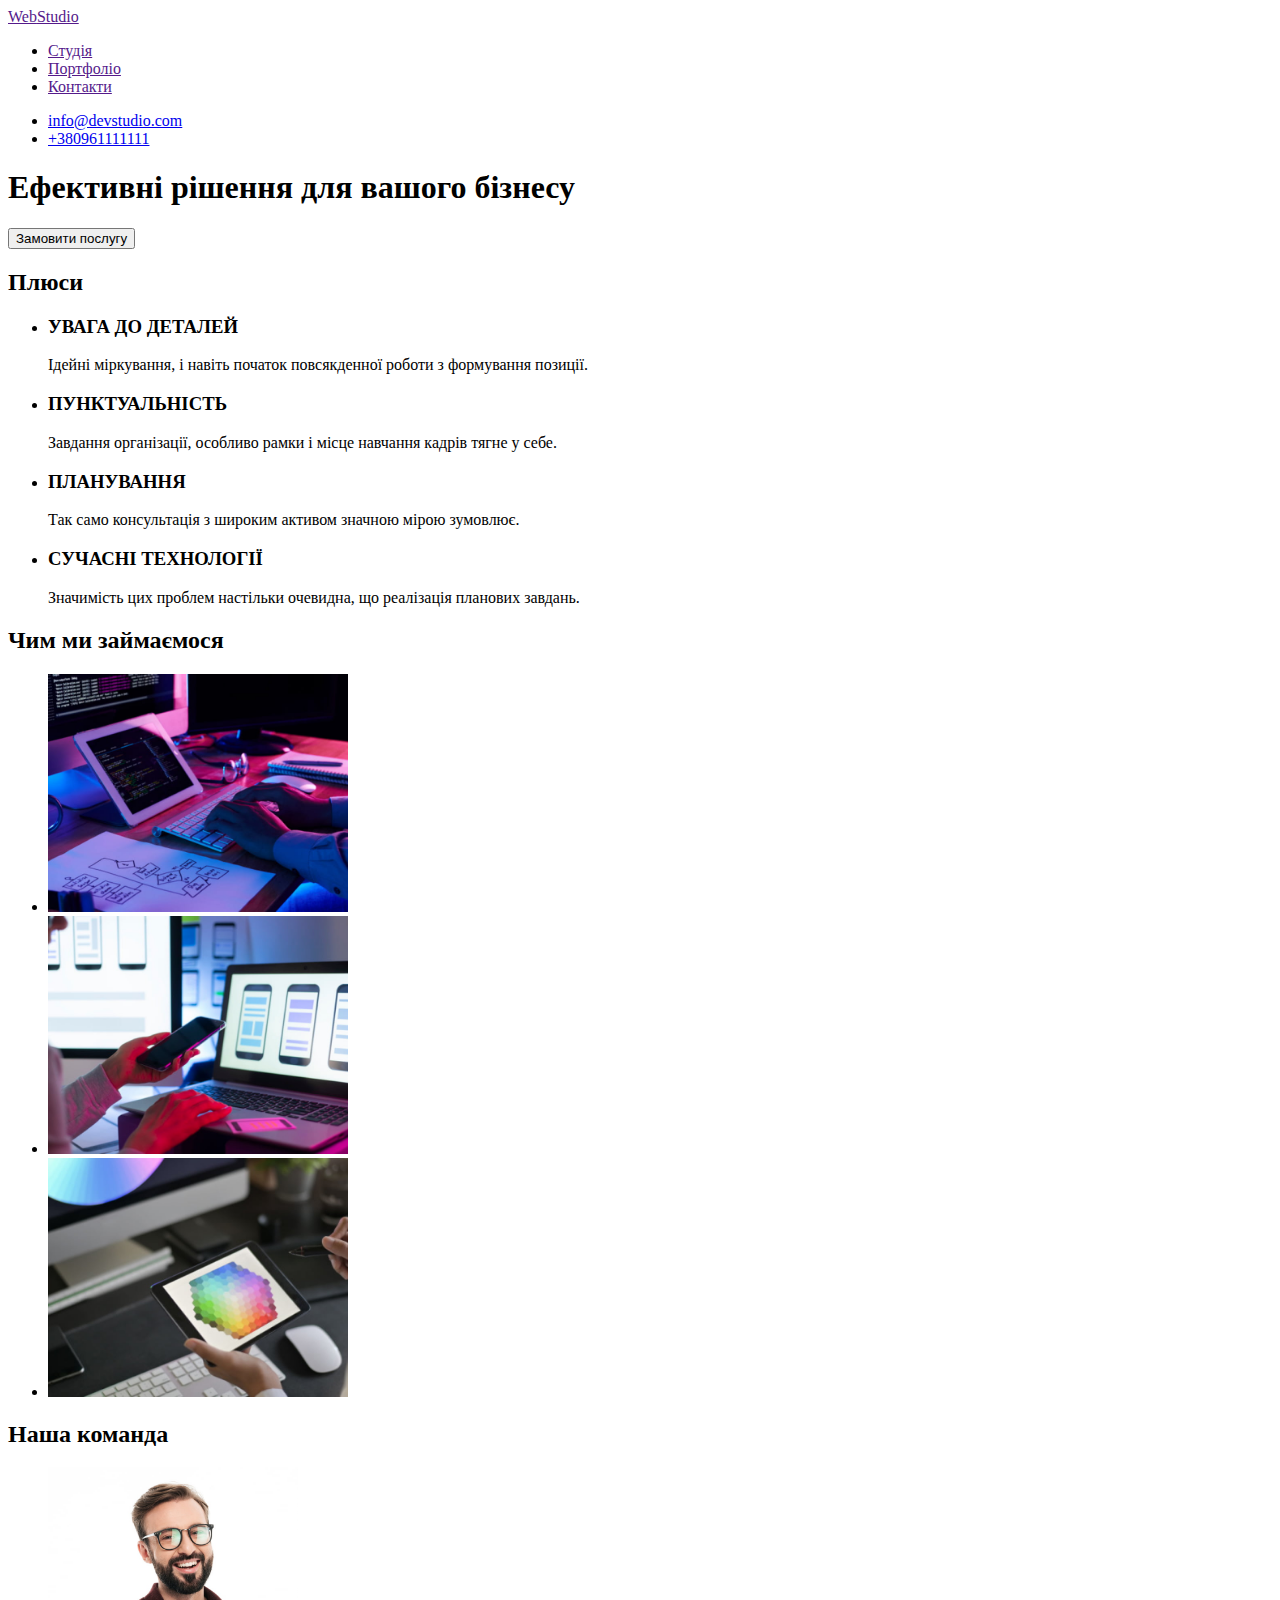
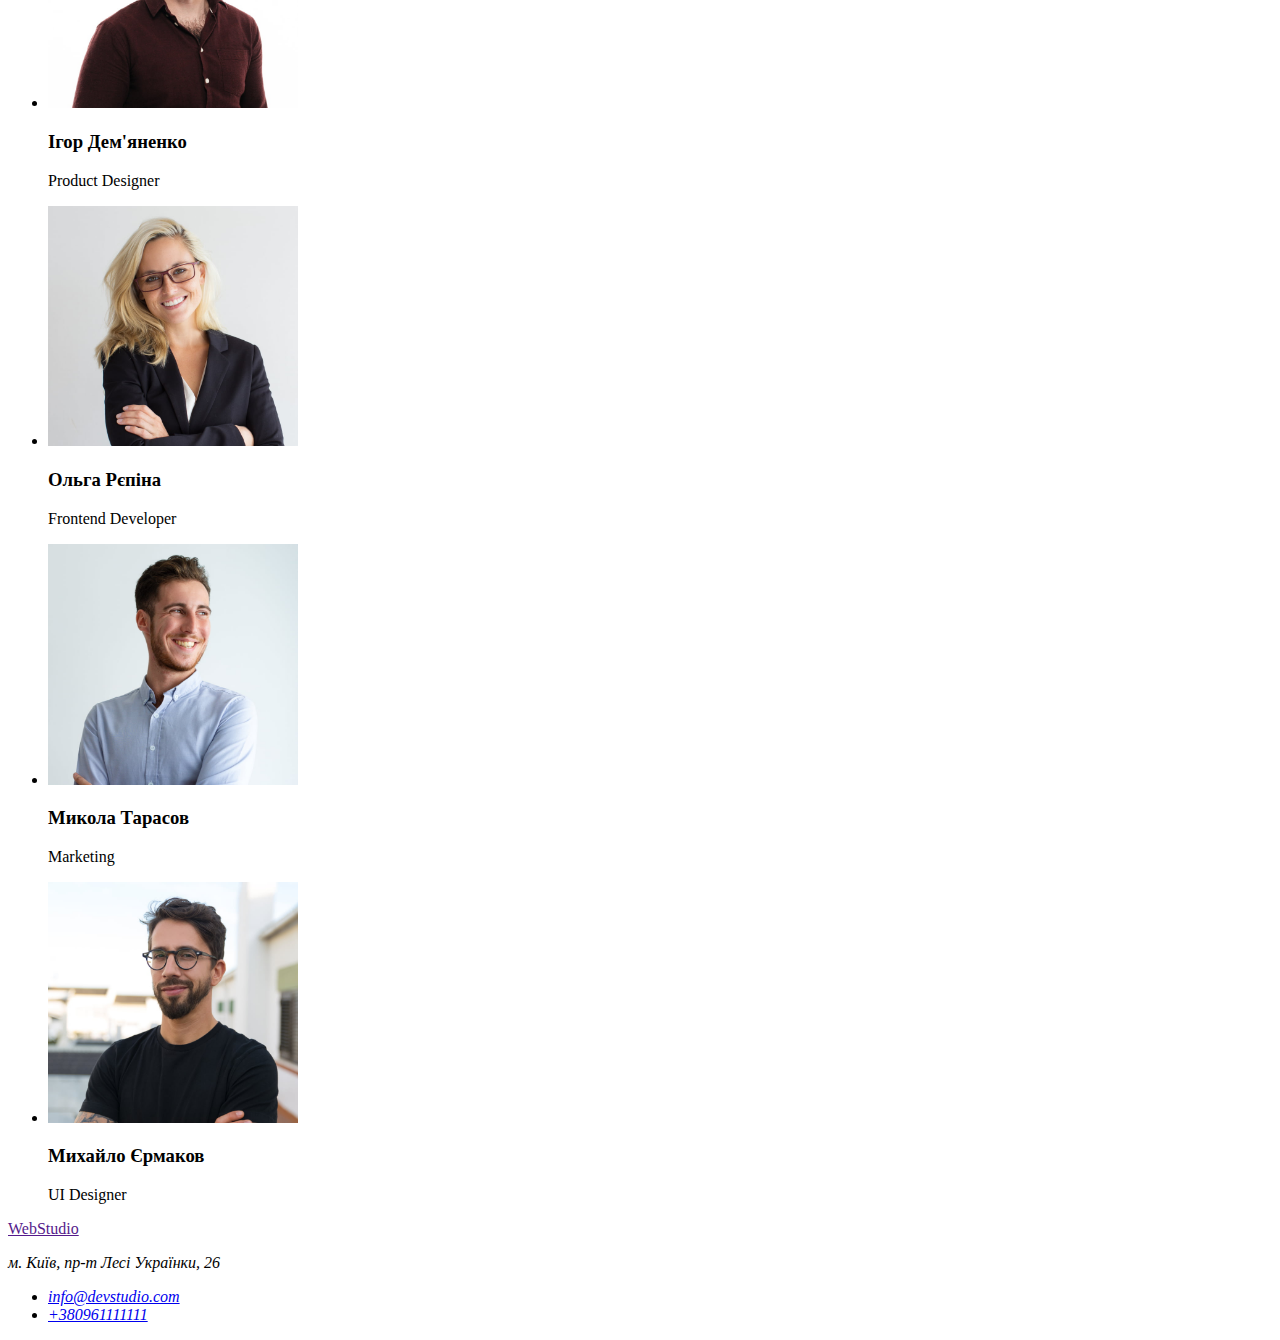
==== index.html @ 1285c2f2 "Initial commit" ====
<!DOCTYPE html>
<html lang="uk">
<head>
    <meta charset="UTF-8">
    <meta http-equiv="X-UA-Compatible" content="IE=edge">
    <meta name="viewport" content="width=device-width, initial-scale=1.0">
    <title>Document</title>
</head>
<body>
    <!--шапка сторінки-->
<header class="header">
    <nav class="nav">
    <a class="logo"href="">Web<span>Studio</span></a>

    <!-- верхнє меню-->
    <ul class="list">
     <li class="list-item"><a href="">Студія</a></li>   
     <li class="list-item"><a href="">Портфоліо</a></li>  
     <li class="list-item"><a href="">Контакти</a></li>  
    </ul>
    </nav>
    <ul>
        <li><a class="mail" href="mailto:info@devstudio.com">info@devstudio.com</a></li>
        <li><a class="tel" href="tel:+380961111111">+380961111111</a></li>
    </ul>
</header>
   <!-- замовити послугу-->
   <main>
    <selection class="hero">
        <h1 class="main-title">Ефективні рішення для вашого бізнесу</h1>
        <button class="btn" type="button">Замовити послугу</button>
    </selection>
   
   <!-- плюси-->
   <selection class="selection-1">
   <h2 class="title">Плюси</h2>
   <ul class="list-2">
    <li class="list-item-2">
        <h3>УВАГА ДО ДЕТАЛЕЙ</h3>
        <p>Ідейні міркування, і навіть початок повсякденної роботи з формування позиції.</p></li>  
    <li class="list-item-2">
        <h3>ПУНКТУАЛЬНІСТЬ</h3>
        <p>Завдання організації, особливо рамки і місце навчання кадрів тягне у себе.</p></li>  
    <li class="list-item-2">
        <h3>ПЛАНУВАННЯ</h3>
        <p>Так само консультація з широким активом значною мірою зумовлює.</p></li> 
    <li class="list-item-2">
        <h3>СУЧАСНІ ТЕХНОЛОГІЇ</h3>
        <p>Значимість цих проблем настільки очевидна, що реалізація планових завдань.</p></li> 
   </ul>
   </selection>
   <!-- чим ми займаємося-->
   <section>
    <h2>Чим ми займаємося</h2>
    <ul>
        <li> <img src="./images/image (11).jpg" alt="Технології тест-дизайну" width="300"></img></li>
        <li> <img src="./images/image (22).jpg" alt="Мобільні додатки" width="300"></img></li>
        <li> <img src="./images/image (33).jpg" alt="Веб-дизайн" width="300"></img></li>
    </ul>
   </section>

   <!--наша команда-->
   <section>
   <h2>Наша команда</h2>
   <ul>
    <li> <img src="./images/image (3).jpg" alt="Product Designer" width="250">
        <h3>Ігор Дем'яненко</h3>
        <p lang="en">Product Designer</p>
    </li>
    <li> <img src="./images/image (4).jpg" alt="Frontend Developer" width="250">
        <h3>Ольга Рєпіна</h3>
        <p lang="en">Frontend Developer</p>
    </li>
    <li> <img src="./images/image (5).jpg" alt="Marketing" width="250">
        <h3>Микола Тарасов</h3>
        <p lang="en">Marketing</p>
    <li> <img src="./images/image (6).jpg" alt="UI Designer" width="250">
        <h3>Михайло Єрмаков</h3>
        <p lang="en">UI Designer</p>
    </li>
   </section>
   </main>

   <footer>
    <a class="link" href="">WebStudio</a>
    <address>
        <p> м. Київ, пр-т Лесі Українки, 26</p>
    <ul>
        <li><a class="mail" href="mailto:info@devstudio.com">info@devstudio.com</a></li>
        <li><a class="tel" href="tel:+380961111111">+380961111111</a></li>
    </ul>
   </address>
   </footer>
   
</body>
</html>
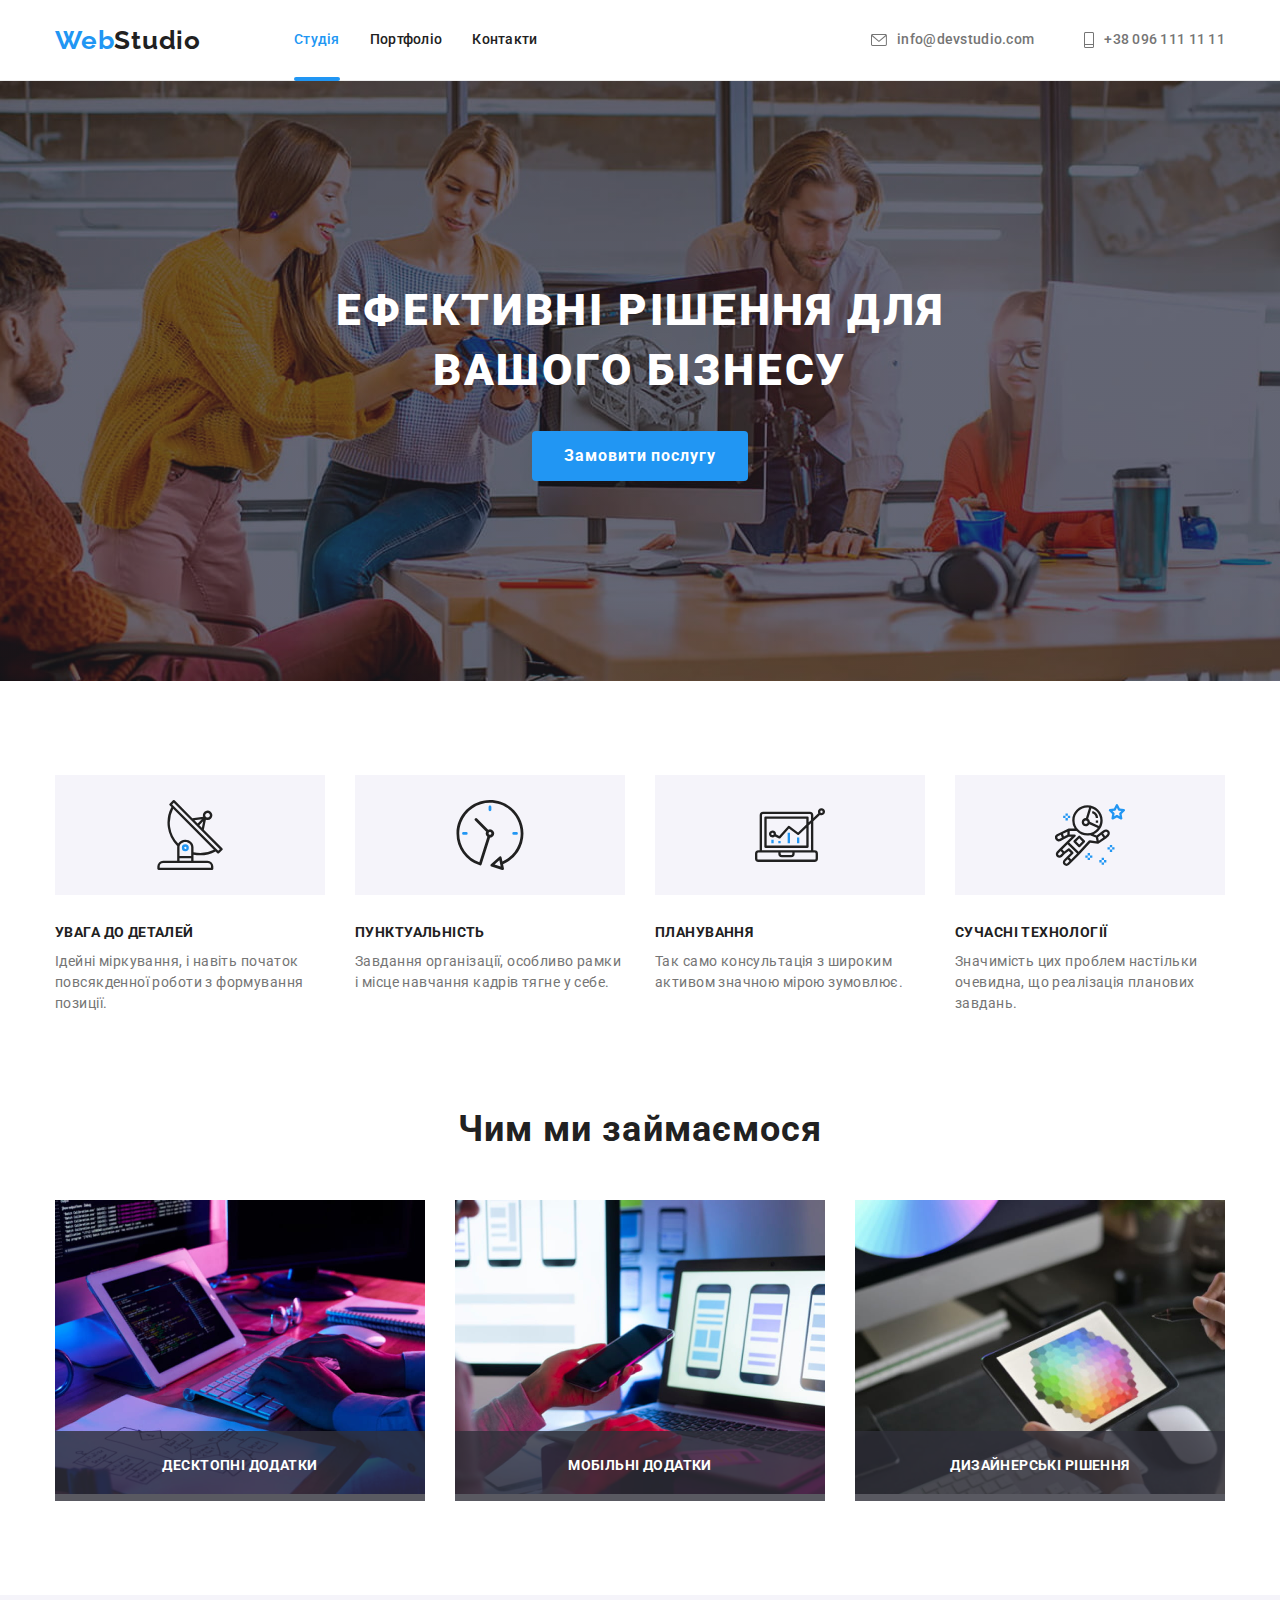
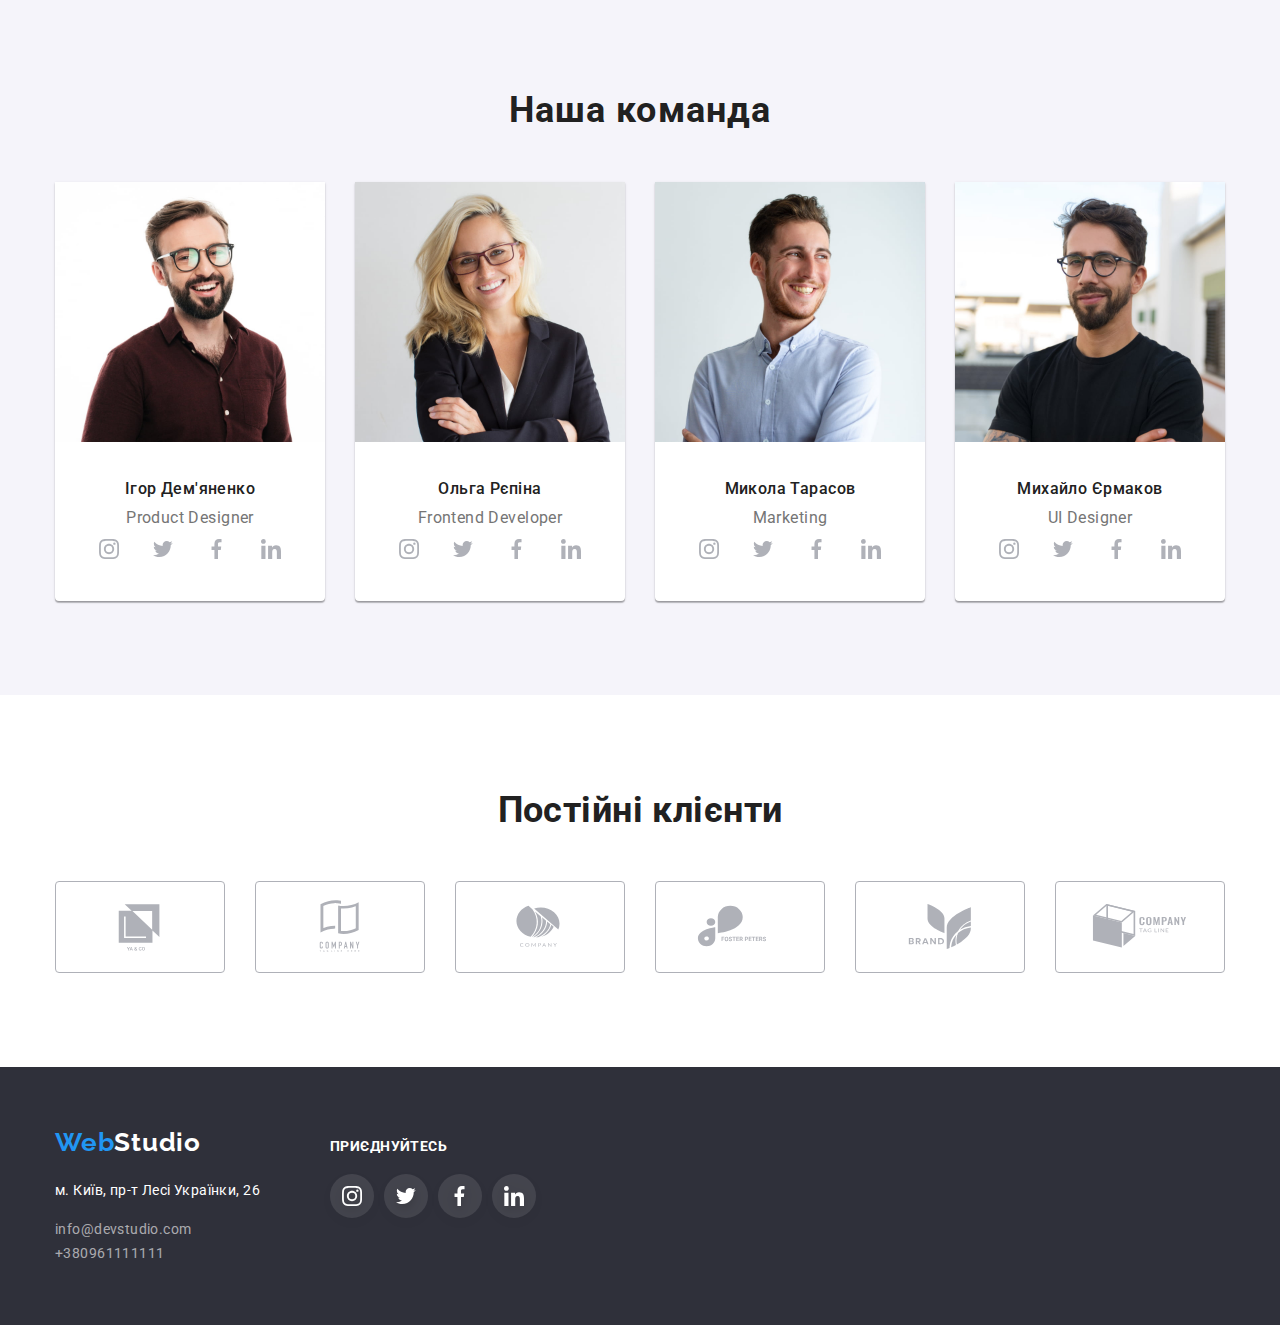
==== commit 43044dd8: "Add files via upload" ====
--- a/index.html
+++ b/index.html
@@ -4,93 +4,421 @@
     <meta charset="UTF-8">
     <meta http-equiv="X-UA-Compatible" content="IE=edge">
     <meta name="viewport" content="width=device-width, initial-scale=1.0">
-    <title>Document</title>
+    <link rel="preconnect" href="https://fonts.googleapis.com" />
+    <link rel="preconnect" href="https://fonts.gstatic.com" crossorigin />
+    <link
+      href="https://fonts.googleapis.com/css2?family=Raleway:wght@700&family=Roboto:wght@400;500;700;900&display=swap"
+      rel="stylesheet"/>
+    <link rel="stylesheet" href="https://cdnjs.cloudflare.com/ajax/libs/modern-normalize/1.1.0/modern-normalize.min.css">
+    <link rel="stylesheet" href="./css/styles.css">
+    <title>WebStudio</title>
 </head>
-<body>
+<body class="page">
     <!--шапка сторінки-->
 <header class="header">
-    <nav class="nav">
-    <a class="logo"href="">Web<span>Studio</span></a>
+    <div class="container header-container">
+    <nav class="main-nav">
+    <a class="logo link" href="./index.html"><span class="logo-span link">Web</span>Studio</a>
 
     <!-- верхнє меню-->
-    <ul class="list">
-     <li class="list-item"><a href="">Студія</a></li>   
-     <li class="list-item"><a href="">Портфоліо</a></li>  
-     <li class="list-item"><a href="">Контакти</a></li>  
+    <ul class="list-nav link">
+     <li class="list-item"><a class="list-item-link-s current" href="./index.html">Студія</a></li>   
+     <li class="list-item"><a class="list-item-link" href="./portfolio.html">Портфоліо</a></li>  
+     <li class="list-item"><a class="list-item-link" href="">Контакти</a></li>  
     </ul>
     </nav>
-    <ul>
-        <li><a class="mail" href="mailto:info@devstudio.com">info@devstudio.com</a></li>
-        <li><a class="tel" href="tel:+380961111111">+380961111111</a></li>
+    <ul class="list link header-link">
+        <li><a class="mail" href="mailto:info@devstudio.com">
+        <svg class="link-address" width="16" height="12">
+        <use href="./images/icons.svg#icon-mail"></use>
+        </svg>info@devstudio.com</a></li>
+        <li><a class="tel" href="tel:+380961111111">
+        <svg class="link-address" width="10" height="16">
+        <use href="./images/icons.svg#icon-tel"></use>
+        </svg>+38 096 111 11 11</a></li>
     </ul>
+    </div>
 </header>
    <!-- замовити послугу-->
-   <main>
-    <selection class="hero">
-        <h1 class="main-title">Ефективні рішення для вашого бізнесу</h1>
-        <button class="btn" type="button">Замовити послугу</button>
-    </selection>
+<main>
+    <section class="hero">
+        <div class="container hero-container">
+            <h1 class="main-title">Ефективні рішення для вашого бізнесу</h1>
+            <button class="btn-hero" type="button" data-modal-open>Замовити послугу</button>
+        </div>
+        </section>
    
    <!-- плюси-->
-   <selection class="selection-1">
-   <h2 class="title">Плюси</h2>
-   <ul class="list-2">
-    <li class="list-item-2">
-        <h3>УВАГА ДО ДЕТАЛЕЙ</h3>
-        <p>Ідейні міркування, і навіть початок повсякденної роботи з формування позиції.</p></li>  
-    <li class="list-item-2">
-        <h3>ПУНКТУАЛЬНІСТЬ</h3>
-        <p>Завдання організації, особливо рамки і місце навчання кадрів тягне у себе.</p></li>  
-    <li class="list-item-2">
-        <h3>ПЛАНУВАННЯ</h3>
-        <p>Так само консультація з широким активом значною мірою зумовлює.</p></li> 
-    <li class="list-item-2">
-        <h3>СУЧАСНІ ТЕХНОЛОГІЇ</h3>
-        <p>Значимість цих проблем настільки очевидна, що реалізація планових завдань.</p></li> 
+   <section class="benefits">
+    <div class="container">
+    <h2 hidden>Плюси</h2>
+    <ul class="benefits-list list">
+    <li class="list-item-benefits">
+        <div class="icon-block"><svg class="feature-icon" width="70" height="70">
+        <use href="./images/icons.svg#icon-antenna"></use>
+        </svg></div>
+        <h3 class="benefits-title">УВАГА ДО ДЕТАЛЕЙ</h3>
+        <p class="text">Ідейні міркування, і навіть початок повсякденної роботи з формування позиції.</p></li>  
+    <li class="list-item-benefits">
+        <div class="icon-block"><svg class="feature-icon" width="70" height="70">
+        <use href="./images/icons.svg#icon-clock"></use>
+        </svg></div>
+        <h3 class="benefits-title">ПУНКТУАЛЬНІСТЬ</h3>
+        <p class="text">Завдання організації, особливо рамки і місце навчання кадрів тягне у себе.</p></li>  
+    <li class="list-item-benefits">
+        <div class="icon-block"><svg class="feature-icon" width="70" height="70">
+        <use href="./images/icons.svg#icon-diagram"></use>
+        </svg></div>
+        <h3 class="benefits-title">ПЛАНУВАННЯ</h3>
+        <p class="text">Так само консультація з широким активом значною мірою зумовлює.</p></li> 
+    <li class="list-item-benefits">
+        <div class="icon-block"><svg class="feature-icon" width="70" height="70">
+        <use href="./images/icons.svg#icon-astronaut"></use>
+        </svg></div>
+        <h3 class="benefits-title">СУЧАСНІ ТЕХНОЛОГІЇ</h3>
+        <p class="text">Значимість цих проблем настільки очевидна, що реалізація планових завдань.</p></li> 
    </ul>
-   </selection>
+   </div>
+   </section>
    <!-- чим ми займаємося-->
-   <section>
-    <h2>Чим ми займаємося</h2>
-    <ul>
-        <li> <img src="./images/image (11).jpg" alt="Технології тест-дизайну" width="300"></img></li>
-        <li> <img src="./images/image (22).jpg" alt="Мобільні додатки" width="300"></img></li>
-        <li> <img src="./images/image (33).jpg" alt="Веб-дизайн" width="300"></img></li>
+   <section class="work">
+    <div class="container">
+    <h2 class="work-title">Чим ми займаємося</h2>
+    <ul class="work-list list">
+        <li class="list-img">
+            <div class="services-card">
+            <img src="./images/image(11).jpg" alt="Технології тест-дизайну" width="370"height="294">
+            <p class="services-description">Десктопні додатки</p>
+        </div></li>
+        <li class="list-img">
+            <div class="services-card">
+            <img src="./images/image(22).jpg" alt="Мобільні додатки" width="370"height="294">
+            <p class="services-description">Мобільні додатки</p>
+        </div></li>
+        <li class="list-img">
+            <div class="services-card">
+            <img src="./images/image(33).jpg" alt="Веб-дизайн" width="370"height="294">
+            <p class="services-description">Дизайнерські рішення</p>
+        </div></li>
     </ul>
+    </div>
    </section>
 
    <!--наша команда-->
-   <section>
-   <h2>Наша команда</h2>
-   <ul>
-    <li> <img src="./images/image (3).jpg" alt="Product Designer" width="250">
-        <h3>Ігор Дем'яненко</h3>
-        <p lang="en">Product Designer</p>
-    </li>
-    <li> <img src="./images/image (4).jpg" alt="Frontend Developer" width="250">
-        <h3>Ольга Рєпіна</h3>
-        <p lang="en">Frontend Developer</p>
-    </li>
-    <li> <img src="./images/image (5).jpg" alt="Marketing" width="250">
-        <h3>Микола Тарасов</h3>
-        <p lang="en">Marketing</p>
-    <li> <img src="./images/image (6).jpg" alt="UI Designer" width="250">
-        <h3>Михайло Єрмаков</h3>
-        <p lang="en">UI Designer</p>
-    </li>
+   <section class="team">
+   <div class="container team-container">
+   <h2 class="team-title">Наша команда</h2>
+   <ul class="team-list list">
+    <li class="list-item-team"><img src="./images/image(3).jpg" alt="Product Designer" width="270">
+    <div class="card">
+        <h3 class="name">Ігор Дем'яненко</h3>
+        <p class="specialty" lang="en">Product Designer</p>
+        <ul class="list socials">
+            <li class="list-socials-item">
+                <a class="social-links"
+                    href="https://instagram.com"
+                    target="_blank"
+                    rel="noopener noreferrer"
+                    aria-label="Instagram"><svg class="socials-icon" width="20" height="20">
+                        <use href="./images/icons.svg#icon-Instagram"></use>
+                    </svg>
+                </a>
+            </li>
+            <li class="list-socials-item">
+                <a class="social-links"
+                    href="https://twitter.com"
+                    target="_blank"
+                    rel="noopener noreferrer"
+                    aria-label="Twitter"><svg class="socials-icon" width="20" height="20">
+                        <use href="./images/icons.svg#icon-Twitter"></use>
+                    </svg>
+                </a>
+            </li>
+            <li class="list-socials-item">
+                <a class="social-links"
+                    href="https://facebook.com"
+                    target="_blank"
+                    rel="noopener noreferrer"
+                    aria-label="Facebook"><svg class="socials-icon" width="20" height="20">
+                        <use href="./images/icons.svg#icon-Facebook"></use>
+                    </svg>
+                </a>
+            </li>
+            <li class="list-socials-item">
+                <a class="social-links"
+                    href="https://linkedin.com"
+                    target="_blank"
+                    rel="noopener noreferrer"
+                    aria-label="Linkedin"><svg class="socials-icon" width="20" height="20">
+                        <use href="./images/icons.svg#icon-Linkedin"></use>
+                    </svg>
+                </a>
+            </li>
+        </ul>
+    </div>
+    </li>
+    <li class="list-item-team"><img src="./images/image(4).jpg" alt="Frontend Developer" width="270">
+    <div class="card">
+        <h3 class="name">Ольга Рєпіна</h3>
+        <p class="specialty" lang="en">Frontend Developer</p>
+        <ul class="list socials">
+            <li class="list-socials-item">
+                <a class="social-links"
+                    href="https://instagram.com"
+                    target="_blank"
+                    rel="noopener noreferrer"
+                    aria-label="Instagram"><svg class="socials-icon" width="20" height="20">
+                        <use href="./images/icons.svg#icon-Instagram"></use>
+                    </svg>
+                </a>
+            </li>
+            <li class="list-socials-item">
+                <a class="social-links"
+                    href="https://twitter.com"
+                    target="_blank"
+                    rel="noopener noreferrer"
+                    aria-label="Twitter"><svg class="socials-icon" width="20" height="20">
+                        <use href="./images/icons.svg#icon-Twitter"></use>
+                    </svg>
+                </a>
+            </li>
+            <li class="list-socials-item">
+                <a class="social-links"
+                    href="https://facebook.com"
+                    target="_blank"
+                    rel="noopener noreferrer"
+                    aria-label="Facebook"><svg class="socials-icon" width="20" height="20">
+                        <use href="./images/icons.svg#icon-Facebook"></use>
+                    </svg>
+                </a>
+            </li>
+            <li class="list-socials-item">
+                <a class="social-links"
+                    href="https://linkedin.com"
+                    target="_blank"
+                    rel="noopener noreferrer"
+                    aria-label="Linkedin"><svg class="socials-icon" width="20" height="20">
+                        <use href="./images/icons.svg#icon-Linkedin"></use>
+                    </svg>
+                </a>
+            </li>
+        </ul>
+    </div>
+    </li>
+    <li class="list-item-team"><img src="./images/image(5).jpg" alt="Marketing" width="270">
+    <div class="card">
+        <h3 class="name">Микола Тарасов</h3>
+        <p class="specialty" lang="en">Marketing</p>
+        <ul class="list socials">
+            <li class="list-socials-item">
+                <a class="social-links"
+                    href="https://instagram.com"
+                    target="_blank"
+                    rel="noopener noreferrer"
+                    aria-label="Instagram"><svg class="socials-icon" width="20" height="20">
+                        <use href="./images/icons.svg#icon-Instagram"></use>
+                    </svg>
+                </a>
+            </li>
+            <li class="list-socials-item">
+                <a class="social-links"
+                    href="https://twitter.com"
+                    target="_blank"
+                    rel="noopener noreferrer"
+                    aria-label="Twitter"><svg class="socials-icon" width="20" height="20">
+                        <use href="./images/icons.svg#icon-Twitter"></use>
+                    </svg>
+                </a>
+            </li>
+            <li class="list-socials-item">
+                <a class="social-links"
+                    href="https://facebook.com"
+                    target="_blank"
+                    rel="noopener noreferrer"
+                    aria-label="Facebook"><svg class="socials-icon" width="20" height="20">
+                        <use href="./images/icons.svg#icon-Facebook"></use>
+                    </svg>
+                </a>
+            </li>
+            <li class="list-socials-item">
+                <a class="social-links"
+                    href="https://linkedin.com"
+                    target="_blank"
+                    rel="noopener noreferrer"
+                    aria-label="Linkedin"><svg class="socials-icon" width="20" height="20">
+                        <use href="./images/icons.svg#icon-Linkedin"></use>
+                    </svg>
+                </a>
+            </li>
+        </ul>
+    </div>
+    </li>
+    <li class="list-item-team"><img src="./images/image(6).jpg" alt="UI Designer" width="270">
+    <div class="card">
+        <h3 class="name">Михайло Єрмаков</h3>
+        <p class="specialty" lang="en">UI Designer</p>
+        <ul class="list socials">
+            <li class="list-socials-item">
+                <a class="social-links"
+                    href="https://instagram.com"
+                    target="_blank"
+                    rel="noopener noreferrer"
+                    aria-label="Instagram"><svg class="socials-icon" width="20" height="20">
+                        <use href="./images/icons.svg#icon-Instagram"></use>
+                    </svg>
+                </a>
+            </li>
+            <li class="list-socials-item">
+                <a class="social-links"
+                    href="https://twitter.com"
+                    target="_blank"
+                    rel="noopener noreferrer"
+                    aria-label="Twitter"><svg class="socials-icon" width="20" height="20">
+                        <use href="./images/icons.svg#icon-Twitter"></use>
+                    </svg>
+                </a>
+            </li>
+            <li class="list-socials-item">
+                <a class="social-links"
+                    href="https://facebook.com"
+                    target="_blank"
+                    rel="noopener noreferrer"
+                    aria-label="Facebook"><svg class="socials-icon" width="20" height="20">
+                        <use href="./images/icons.svg#icon-Facebook"></use>
+                    </svg>
+                </a>
+            </li>
+            <li class="list-socials-item">
+                <a class="social-links"
+                    href="https://linkedin.com"
+                    target="_blank"
+                    rel="noopener noreferrer"
+                    aria-label="Linkedin"><svg class="socials-icon" width="20" height="20">
+                        <use href="./images/icons.svg#icon-Linkedin"></use>
+                    </svg>
+                </a>
+            </li>
+        </ul>
+    </div>
+    </li>
+   </ul>
+</div>
+</section>
+
+    <!--постійні клієнти-->
+
+   <section class="section clients">
+    <div class="container">
+        <h2 class="section-title">Постійні клієнти</h2>
+    <ul class="list clients-list">
+    <li class="list-clients-item">
+        <a class="clients-link link" href="" width="170px" heighth="92px">
+            <svg class="clients-icon" width="106" height="60"><use href="./images/icons.svg#icon-Logo-1"></use></svg>
+        </a>
+    </li>
+    <li class="list-clients-item">
+       <a class="clients-link link" href="" width="170px" heighth="92px">
+            <svg class="clients-icon" width="106" height="60"><use href="./images/icons.svg#icon-Logo-2"></use></svg>
+        </a>
+    </li>
+    <li class="list-clients-item">
+        <a class="clients-link link" href="" width="170px" heighth="92px">
+            <svg class="clients-icon" width="106" height="60"> class="" width="41px" height="47px"<use href="./images/icons.svg#icon-Logo-3"></use></svg>
+            </a>
+    </li>
+    <li class="list-clients-item">
+        <a class="clients-link link" href="" width="170px" heighth="92px">
+            <svg class="clients-icon" width="106" height="60"><use href="./images/icons.svg#icon-Logo-4"></use></svg>
+            </a>
+    </li>
+    <li class="list-clients-item">
+        <a class="clients-link link" href="" width="170px" heighth="92px">
+            <svg class="clients-icon" width="106" height="60"><use href="./images/icons.svg#icon-Logo-5"></use></svg>
+            </a>
+    </li>
+    <li class="list-clients-item">
+        <a class="clients-link link" href="" width="170px" heighth="92px">
+            <svg class="clients-icon" width="106" height="60"><use href="./images/icons.svg#icon-Logo-6"></use></svg>
+            </a>
+    </li>
+    </ul>
+
+   </div>
    </section>
-   </main>
-
-   <footer>
-    <a class="link" href="">WebStudio</a>
-    <address>
-        <p> м. Київ, пр-т Лесі Українки, 26</p>
-    <ul>
-        <li><a class="mail" href="mailto:info@devstudio.com">info@devstudio.com</a></li>
-        <li><a class="tel" href="tel:+380961111111">+380961111111</a></li>
+</main>
+
+<footer class="footer">
+<div class="container footer-container">
+    <div>
+    <a class="logo-footer link" href="./index.html"><span class="logo-span link">Web</span>Studio</a>
+    <address class="address">
+        <p class="address-map"> м. Київ, пр-т Лесі Українки, 26</p>
+    <ul class="list-footer">
+        <li><a class="mail-footer link" href="mailto:info@devstudio.com">info@devstudio.com</a></li>
+        <li><a class="tel-footer link" href="tel:+380961111111">+380961111111</a></li>
     </ul>
    </address>
+   </div>
+
+   <div class="social-links-block">
+    <p class="social-links-title">приєднуйтесь</p>
+    <ul class="social-links-footer">
+    <li class="list list-socials-item-footer">
+        <a class="social-links sl-footer"
+            href="https://instagram.com"
+            target="_blank"
+            rel="noopener noreferrer"
+            aria-label="Instagram"><svg class="socials-icon si-footer" width="20" height="20">
+            <use href="./images/icons.svg#icon-Instagram"></use>
+            </svg>
+        </a>
+    </li>
+    <li class="list list-socials-item-footer">
+        <a class="social-links sl-footer"
+            href="https://twitter.com"
+            target="_blank"
+            rel="noopener noreferrer"
+            aria-label="Twitter"><svg class="socials-icon si-footer" width="20" height="20">
+            <use href="./images/icons.svg#icon-Twitter"></use>
+            </svg>
+        </a>
+    </li>
+    <li class="list list-socials-item-footer">
+        <a class="social-links sl-footer"
+            href="https://facebook.com"
+            target="_blank"
+            rel="noopener noreferrer"
+            aria-label="Facebook"><svg class="socials-icon si-footer" width="20" height="20">
+            <use href="./images/icons.svg#icon-Facebook"></use>
+            </svg>
+        </a>
+    </li>
+    <li class="list list-socials-item-footer">
+        <a class="social-links sl-footer"
+            href="https://linkedin.com"
+            target="_blank"
+            rel="noopener noreferrer"
+            aria-label="Linkedin"><svg class="socials-icon si-footer" width="20" height="20">
+            <use href="./images/icons.svg#icon-Linkedin"></use>
+            </svg>
+        </a>
+    </li>
+    </ul>     
+    </div>
+</div>
+
    </footer>
-   
+
+   <!-- MODAL WINDOW -->
+   <div class="backdrop is-hidden" data-modal>
+    <div class="modal">
+        <button class="modal-btn" type="button" data-modal-close>
+            <svg class="modal-close-btn" width="18" height="18">
+                <use href="./images/icons.svg#icon-close"></use>
+            </svg>
+        </button>
+    </div>
+
+   <script src="./js/modal.js"></script>
 </body>
 </html>--- a/css/styles.css
+++ b/css/styles.css
@@ -0,0 +1,779 @@
+:root {
+    /* Fonts */
+    --main-font: "Roboto", sans-serif;
+    --secondary-font: "Raleway", sans-serif;
+
+
+    /* Text colors */
+    --main-txt-cl: #757575;
+    --main-title-cl: #212121;
+    --light-txt-cl: #ffffff99;
+    --span-txt-cl: #2196F3;
+    --hero-txt-cl: #ffffff;
+    --poster-txt-cl: #212121;
+    --footer-txt-cl: rgba(255, 255, 255, 0.6);
+
+    /* Background colors */
+    --main-bg-cl: #2F303A;
+    --span-bg-cl: #2196F3;
+    --light-bg-cl: #F5F4FA;
+    --card-bg-cl: #ffffff;
+    --body-bg-cl: #F5F5F5;
+
+    /* Other */
+    --contacts-footer: rgba(255, 255, 255, 0.6);
+    --social-links: #AFB1B8;
+    --light-bg: #F5F4FA;
+    --type: cubic-bezier(0.4, 0, 0.2, 1);
+    --time: 250ms;
+
+
+}
+/* Reset and General styles */
+h1,
+h2,
+h3,
+h4,
+p,
+ul {
+margin-top: 0;
+margin-bottom: 0;
+padding: 0;
+}
+
+.page {
+    font-family: var(--main-font);
+    color: var(--main-txt-cl);
+    font-size: 14px;
+    line-height: calc(24 / 14);
+    letter-spacing: 0.03em;
+    text-decoration: none;
+}
+
+.section {
+    padding: 94px 0;
+    width: 100%;
+}
+
+
+/* шапка сторінки */
+.header {
+    border-bottom: 1px solid #ECECEC;
+}
+
+.container {
+    width: 1200px;
+    padding: 0 15px 0 15px;
+    margin-left: auto;
+    margin-right: auto;
+}
+.header-container {
+    display: flex;
+    align-items: center;
+}
+.main-nav {
+    font-weight: 500;
+    font-size: 14px;
+    line-height: 1.14;
+    letter-spacing: 0.02em;
+    color: var(--main-title-cl);
+    display: flex;
+    align-items: center;
+    margin-right: auto;
+    margin-left: 0;
+}
+
+.logo {
+    font-family: var(--secondary-font);
+    font-weight: 700;
+    font-size: 26px;
+    line-height: 1.19;
+    letter-spacing: 0.03em;
+    color: var(--main-title-cl);
+}
+
+.logo-span {
+    text-decoration: none;
+    color: var(--span-txt-cl);
+}
+
+.link {
+    text-decoration: none;
+}
+
+/* верхнє меню */
+.list-nav {
+    font-weight: 500;
+    line-height: 1.14;
+    letter-spacing: 0.02em;
+    display: flex;
+    margin-left: 93px;
+    margin-right: auto;
+}
+
+
+.header-link {
+    display: flex;
+}
+
+.current {
+    color: var(--accent-txt-cl);
+    position: relative;
+}
+
+.current::after {
+    content: "";
+    position: absolute;
+    display: block;
+  
+    width: 100%;
+    height: 4px;
+  
+    margin-top: 29px;
+    border-radius: 4px;
+    background: var(--span-txt-cl);
+}
+
+.list-item-link.current::after {
+    position: absolute;
+    content: " ";
+    display: block;
+    left: 0;
+    bottom: -1.5%;
+    
+    width: 100%;
+    height: 4px;
+    
+    border-radius: 2px;
+    background: var(--span-txt-cl);
+}
+
+.list-item-link,
+.list-item-link-p,
+.list-item-link-s,
+.mail,
+.tel {
+   display: block;
+   padding-top: 32px;
+   padding-bottom: 32px;
+   gap: 10px;
+   transition-property: color;
+   transition-duration: 250ms;
+   transition-timing-function: cubic-bezier(0.4, 0, 0.2, 1);
+}
+.list {
+    list-style-type: none;
+}
+.list-item {
+    list-style-type: none;
+}
+.list-item:not(:last-child) {
+    margin-right: 30px;
+}
+.list-item-link {
+    text-decoration: none;
+    color: var(--main-title-cl);
+    display: block;
+    align-items: center;
+    
+}
+
+.list-item-link-p {
+    text-decoration: none;
+    color: var(--span-txt-cl);
+    display: block;
+    align-items: center;
+    list-style-type: none;
+}
+
+.list-item-link-s {
+    text-decoration: none;
+    color: var(--span-txt-cl);
+    display: block;
+    align-items: center;
+}
+.mail,
+.tel {
+    text-decoration: none;
+    font-weight: 500;
+    color: var(--main-txt-cl);
+    line-height: 1.14;
+    letter-spacing: 0.02em;
+    display: flex;
+    align-items: center;
+}
+.mail,
+.tel:not(:last-child) {
+    margin-right: 50px;
+}
+.mail:hover,
+.mail:focus {
+    color: var(--span-txt-cl);
+}
+.tel:hover,
+.tel:focus {
+    color: var(--span-txt-cl);
+}
+
+
+.link-address {
+    fill: currentColor;
+    display: flex;
+    gap: 10px;
+}
+
+/* замовити послугу */
+
+.section {
+    padding: 94px 0;
+    width: 100%;
+}
+
+.hero {
+    background-image: linear-gradient(rgba(47, 48, 58, 0.4), rgba(47, 48, 58, 0.4)), url(../images/hero1.jpg);
+    background-color: var(--main-bg-cl);
+    max-width: 1600px;
+    background-position: center;
+    background-repeat: no-repeat;
+    background-size: cover;
+    margin-left: auto;
+    margin-right: auto;
+    padding-top: 200px;
+    padding-bottom: 200px;
+}
+
+.hero-container {
+    display: flex;
+    text-align: center;
+    flex-direction: column;
+}
+
+
+.main-title {
+    font-weight: 900;
+    font-size: 44px;
+    line-height: 1.36;
+    letter-spacing: 0.06em;
+    text-align: center;
+    text-transform: uppercase;
+    color: var(--hero-txt-cl);
+    cursor: pointer;
+    margin-top: 0;
+    margin-bottom: 30px;
+    width: 696px;
+    margin-left: auto;
+    margin-right: auto;
+}
+
+.btn-hero {
+    background-color: var(--span-bg-cl);
+    color: var(--hero-txt-cl);
+    border: none;
+    font-family: inherit;
+    font-weight: 700;
+    font-size: 16px;
+    line-height: 1.88;
+    letter-spacing: 0.06em;
+    display: flex;
+    align-items: center;
+    border-radius: 4px;
+    padding: 10px 32px;
+    min-width: 216px;
+    display: block;
+    margin-left: auto;
+    margin-right: auto;
+    cursor: pointer;
+    transition-property: background-color;
+    transition-duration: 250ms;
+    transition-timing-function: cubic-bezier(0.4, 0, 0.2, 1);
+}
+
+.btn:hover,
+.btn:focus {
+    background-color: var(--span-bg-cl);
+}
+
+
+
+/* плюси */
+.benefits {
+    text-transform: uppercase;
+    color: var(--main-title-cl);
+    background-color: var(--card-bg-cl);
+    padding-top: 94px;
+    padding-bottom: 94px;
+}
+
+.benefits-list {
+    display: flex;
+    gap: 30px;
+}
+.list-item-benefits {
+    list-style-type: none;
+    width: 270px;
+}
+
+.benefits-title {
+    color: var(--main-title-cl);
+    font-weight: 700;
+    font-size: 14px;
+    line-height: 1.14;
+    letter-spacing: 0.03em;
+    text-transform: uppercase;
+    margin-top: 0;
+    margin-bottom: 10px;
+}
+
+.text {
+    line-height: 1.5;
+    letter-spacing: 0.03em;
+    text-transform: none;
+    color: var(--main-txt-cl);
+}
+
+/* чим ми займаємося */
+.work {
+    padding-bottom: 94px;
+}
+.section-title {
+    font-weight: 700;
+    font-size: 36px;
+    line-height: 1.17;
+    text-align: center;
+    margin-bottom: 50px;
+    color: var(--main-title-cl);
+}
+.img {
+    display: block;
+    max-width: 100%;
+    height: auto;
+}
+.work-list {
+    display: flex;
+    gap: 30px;
+    justify-content: center;
+}
+.work-title {
+    color: var(--main-title-cl);
+    font-weight: 700;
+    font-size: 36px;
+    line-height: 1.17;
+    text-align: center;
+    letter-spacing: 0.03em;
+    margin-bottom: 50px;
+}
+
+.feature-icon {
+    display: flex;
+    border-radius: 4px;
+}
+    
+.icon-block {
+    display: flex;
+    gap: 30px;
+    align-items: center;
+    justify-content: center;
+    width: 270px;
+    height: 120px;
+    background-color: var(--light-bg);
+    margin-bottom: 30px;
+}
+
+.services-card {
+    position: relative;
+}
+
+.services-description {
+    position: absolute;
+    
+    font-weight: 700;
+    font-size: 14px;
+    line-height: 1.14;
+    letter-spacing: 0.03em;
+    text-transform: uppercase;    
+    color: var(--hero-txt-cl);
+    background-color: rgba(47, 48, 58, 0.8);
+    text-align: center;
+    display: flex;
+    align-items: center;
+    justify-content: center;
+    width: 100%;
+    height: 70px;
+    right: 0;
+    bottom: 0;
+}
+
+
+/* наша команда */
+
+
+.team {
+    padding-top: 94px;
+    padding-bottom: 94px;
+    background-color: var(--light-bg-cl);
+}
+
+.team-title {
+    color: var(--main-title-cl);
+    font-weight: 700;
+    font-size: 36px;
+    line-height: 1.19;
+    text-align: center;
+    letter-spacing: 0.03em;
+    margin-bottom: 50px;
+}
+.team-list {
+    display: flex;
+    gap: 30px;
+}
+.list-item-team {
+    box-shadow: 0px 1px 3px rgba(0, 0, 0, 0.12), 0px 1px 1px rgba(0, 0, 0, 0.14),
+        0px 2px 1px rgba(0, 0, 0, 0.2);
+    border-radius: 0px 0px 4px 4px;
+    background-color: var(--card-bg-cl);
+}
+.card {
+    padding-top: 30px;
+    padding-bottom: 30px;
+}
+.name {
+    color: var(--main-title-cl);
+    font-weight: 500;
+    font-size: 16px;
+    line-height: 1.19;
+    text-align: center;
+    margin-bottom: 10px;
+}
+
+.specialty {
+    color: var(--main-txt-cl);
+    font-size: 16px;
+    text-align: center;
+    line-height: 1.19;
+}
+
+.socials {
+    display: flex;
+    gap: 10px;
+    justify-content: center;
+    align-items: center;
+}
+
+
+.social-links {
+    width: 44px;
+    height: 44px;
+    background-color: transparent;
+    border-radius: 50%;
+    display: flex;
+    align-items: center;
+    justify-content: center;
+    color: var(--social-links);
+    transition-property: color, background-color;
+    transition-duration: 250ms;
+    transition-timing-function: cubic-bezier(0.4, 0, 0.2, 1);
+}
+    
+.social-links:hover,
+.social-links:focus {
+    color: var(--card-bg-cl);
+    background-color: var(--span-bg-cl);
+}
+
+.socials-icon {
+    fill: currentColor;
+    transition-property: color, background-color;
+    transition-duration: 250ms;
+    transition-timing-function: cubic-bezier(0.4, 0, 0.2, 1);
+}
+
+/* постійні клієнти*/
+
+.clients-list {
+    display: flex;
+    gap: 30px;
+    justify-content: center;
+}
+.clients {
+    background-color: var(--card-bg-cl);
+}
+    
+.clients-icon {
+    display: flex;
+    fill: currentColor;
+    transition-property: color;
+    transition-duration: 250ms;
+    transition-timing-function: cubic-bezier(0.4, 0, 0.2, 1);
+}
+    
+.clients-link {
+    color: var(--social-links);
+    display: flex;
+    justify-content: center;
+    align-items: center;
+    border: 1px solid var(--social-links);
+    border-radius: 4px;
+    width: 170px;
+    height: 92px;
+    transition-property: color, border;
+    transition-duration: 250ms;
+    transition-timing-function: cubic-bezier(0.4, 0, 0.2, 1);
+}
+    
+.clients-link:hover,
+.clients-link:focus {
+    border: 1px solid var(--span-bg-cl);
+}
+
+.clients-icon:hover,
+.clients-icon:focus {
+    color: var(--span-bg-cl);
+}
+
+
+/* footer*/
+.footer {
+    background-color: var(--main-bg-cl);
+    padding-top: 60px;
+    padding-bottom: 60px;
+}
+.footer-container {
+    display: flex;
+    align-items: baseline;
+    gap: 70px;
+}
+
+.logo-footer {
+    color: var(--hero-txt-cl);
+    font-family: var(--secondary-font);
+    font-weight: 700;
+    font-size: 26px;
+    line-height: 1.19;
+    letter-spacing: 0.03em;
+    display: block;
+    padding: 0;
+    margin-bottom: 20px;
+}
+
+.logo-span {
+    color: var(--span-txt-cl);
+}
+
+.address {
+    font-style: normal;
+}
+
+.list-footer {
+    list-style-type: none;
+    text-decoration: none;
+    color: var(--main-txt-cl);
+    transition-property: color;
+    transition-duration: 250ms;
+    transition-timing-function: cubic-bezier(0.4, 0, 0.2, 1);
+}
+.list-footer:not(:last-child) {
+    margin-bottom: 9px;
+} 
+
+.address-map {
+    color: var(--hero-txt-cl);
+    margin-bottom: 15px;
+}
+
+.mail-footer,
+.tel-footer {
+    color: var(--footer-txt-cl);
+}
+
+
+.social-links-title {
+    font-weight: 700;
+    font-size: 14px;
+    line-height: 16px;
+    letter-spacing: 0.03em;
+    text-transform: uppercase;
+    color: var(--hero-txt-cl);
+    margin-bottom: 20px;
+}
+    
+.sl-footer {
+    background-color: rgba(255, 255, 255, 0.1);
+    color: var(--hero-txt-cl);
+    filter: drop-shadow(0px 4px 4px rgba(0, 0, 0, 0.25));
+}
+    
+.social-links-footer {
+    display: flex;
+    gap: 10px;
+    transition-property: color;
+    transition-duration: 250ms;
+    transition-timing-function: cubic-bezier(0.4, 0, 0.2, 1);
+}
+
+.socials-item-footer:hover,
+.socials-itemk-footer:focus {
+  background-color: #2196f3;
+  border-radius: 50%;
+}
+
+/* Портфоліо*/
+.portfolio {
+    padding-top: 94px;
+    padding-bottom: 94px;
+}
+.btn-list {
+    display: flex;
+    justify-content: center;
+    gap: 8px;
+    margin-bottom: 50px;
+}
+.cards-list {
+    display: flex;
+    flex-wrap: wrap;
+    gap: 30px;
+}
+.portfolio-card-container {
+    background: #FFFFFF;
+    border-top: none;
+    border-bottom: 1px solid #EEEEEE;
+    border-left: 1px solid #EEEEEE;
+    border-right: 1px solid #EEEEEE;
+    padding: 20px 24px 20px 24px;
+}
+.portfolio-title {
+    color: var(--main-title-cl);
+    font-weight: 700;
+    font-size: 18px;
+    line-height: 2;
+    letter-spacing: 0.06em;
+    margin-bottom: 4px;
+}
+
+.portfolio-card-txt {
+    color: var(--main-txt-cl);
+    font-size: 16px;
+    line-height: 1.63;
+    letter-spacing: 0.03em;
+}
+
+.portolio-btn {
+    color: var(--poster-txt-cl);
+    background-color: var(--light-bg-cl);
+    border: none;
+    font-family: inherit;
+    line-height: 1.63;
+    font-weight: 500;
+    font-size: 16px;
+    text-align: center;
+    cursor: pointer;
+    padding: 6px 25px;
+    cursor: pointer;
+    transition-property: color, background-color;
+    transition-duration: 250ms;
+    transition-timing-function: cubic-bezier(0.4, 0, 0.2, 1);
+}
+
+.portolio-btn:hover,
+.portolio-btn:focus {
+    color: var(--hero-txt-cl);
+    background-color: var(--span-bg-cl);
+}
+
+.link {
+    text-decoration: none;
+}
+
+.portfolio-link {
+    display: block;
+    transition-property: color;
+    transition-duration: 250ms;
+    transition-timing-function: cubic-bezier(0.4, 0, 0.2, 1);
+}
+
+.cards-overlay {
+    position: relative;
+    overflow: hidden;
+}
+    
+.overlay {
+    position: absolute;
+    transform: translateY(101%);
+    transition-property: transform;
+    transition-duration: 250ms;
+    transition: transform 250ms cubic-bezier(0.4, 0, 0.2, 1);
+    display: flex;
+    align-items: center;
+    justify-content: center;
+    top: 0;
+    left: 0;
+    
+    width: 100%;
+    height: 100%;
+    padding: 24px;
+    padding-right: 24px;
+    
+    color: var(--hero-txt-cl);
+    font-weight: 400;
+    font-size: 18px;
+    line-height: 1.56;
+    letter-spacing: 0.03em;
+    background: rgba(33, 150, 243, 0.9);
+    box-shadow: 0px 4px 4px rgba(0, 0, 0, 0.25);
+}
+    
+.overlay.is-hidden {
+    opacity: 0;
+}
+    
+    
+.portfolio-link:hover .overlay,
+.portfolio-link:focus.overlay {
+    transform: translateY(0);
+    opacity: 1;    
+}
+
+/* MODAL WINDOW */
+
+.backdrop {
+    position: fixed;
+    top: 0;
+    left: 0;
+    width: 100%;
+    height: 100%;
+    background-color: rgba(0, 0, 0, 0.2);
+    transition: visibility 750ms, opacity 750ms;
+}
+    
+.backdrop.is-hidden {
+    opacity: 0;
+    pointer-events: none;
+    visibility: hidden;
+}
+    
+.modal {
+    position: absolute;
+    top: 50%;
+    left: 50%;
+    transform: translate(-50%, -50%);
+    width: 528px;
+    height: 581px;
+    background-color: var(--hero-txt-cl);
+    box-shadow: 0px 1px 3px rgba(0, 0, 0, 0.12), 0px 1px 1px rgba(0, 0, 0, 0.14), 0px 2px 1px rgba(0, 0, 0, 0.2);
+    border-radius: 4px;
+}
+    
+.modal-btn {
+    position: absolute;
+    top: 8px;
+    right: 8px;
+    padding: 0;
+    background-color:var(--hero-txt-cl);
+    border: 1px solid rgba(0, 0, 0, 0.1);
+    border-radius: 50%;
+    display: flex;
+    align-items: center;
+    justify-content: center;
+    width: 30px;
+    height: 30px;
+    cursor: pointer;
+}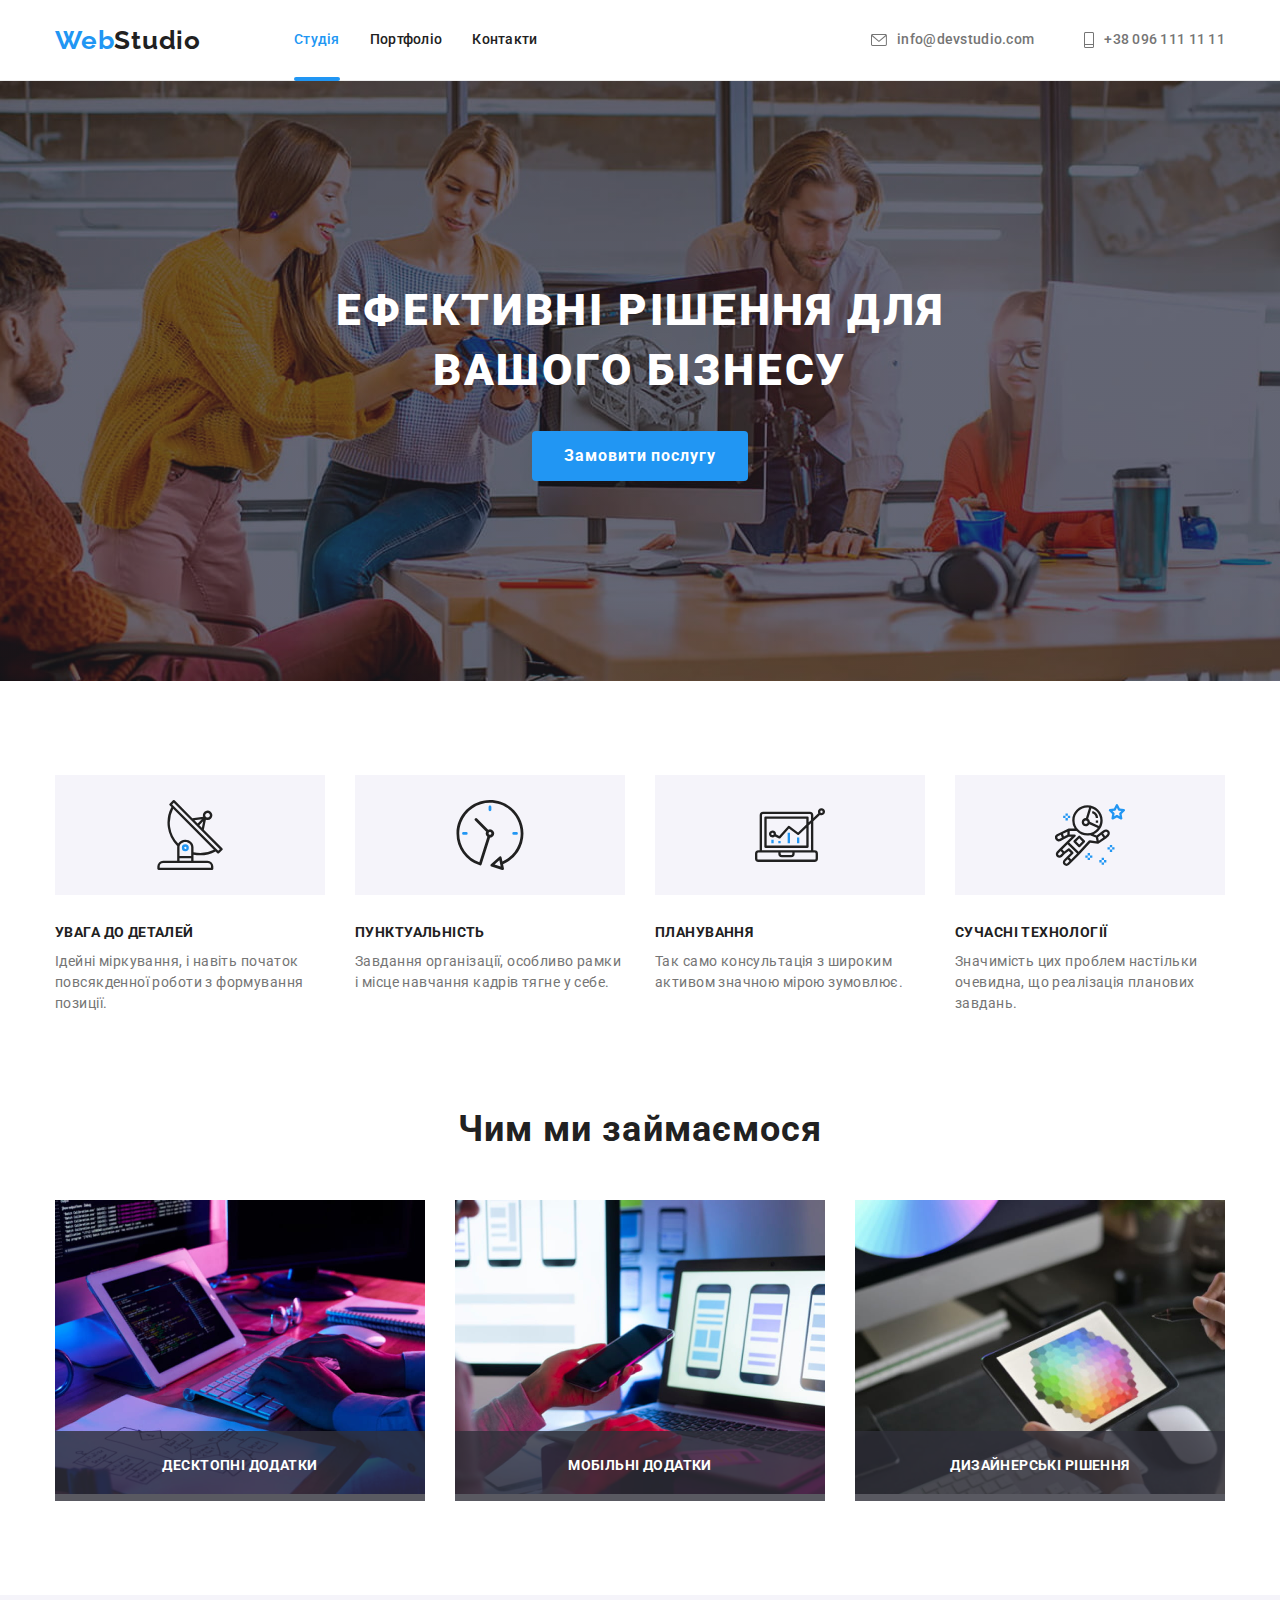
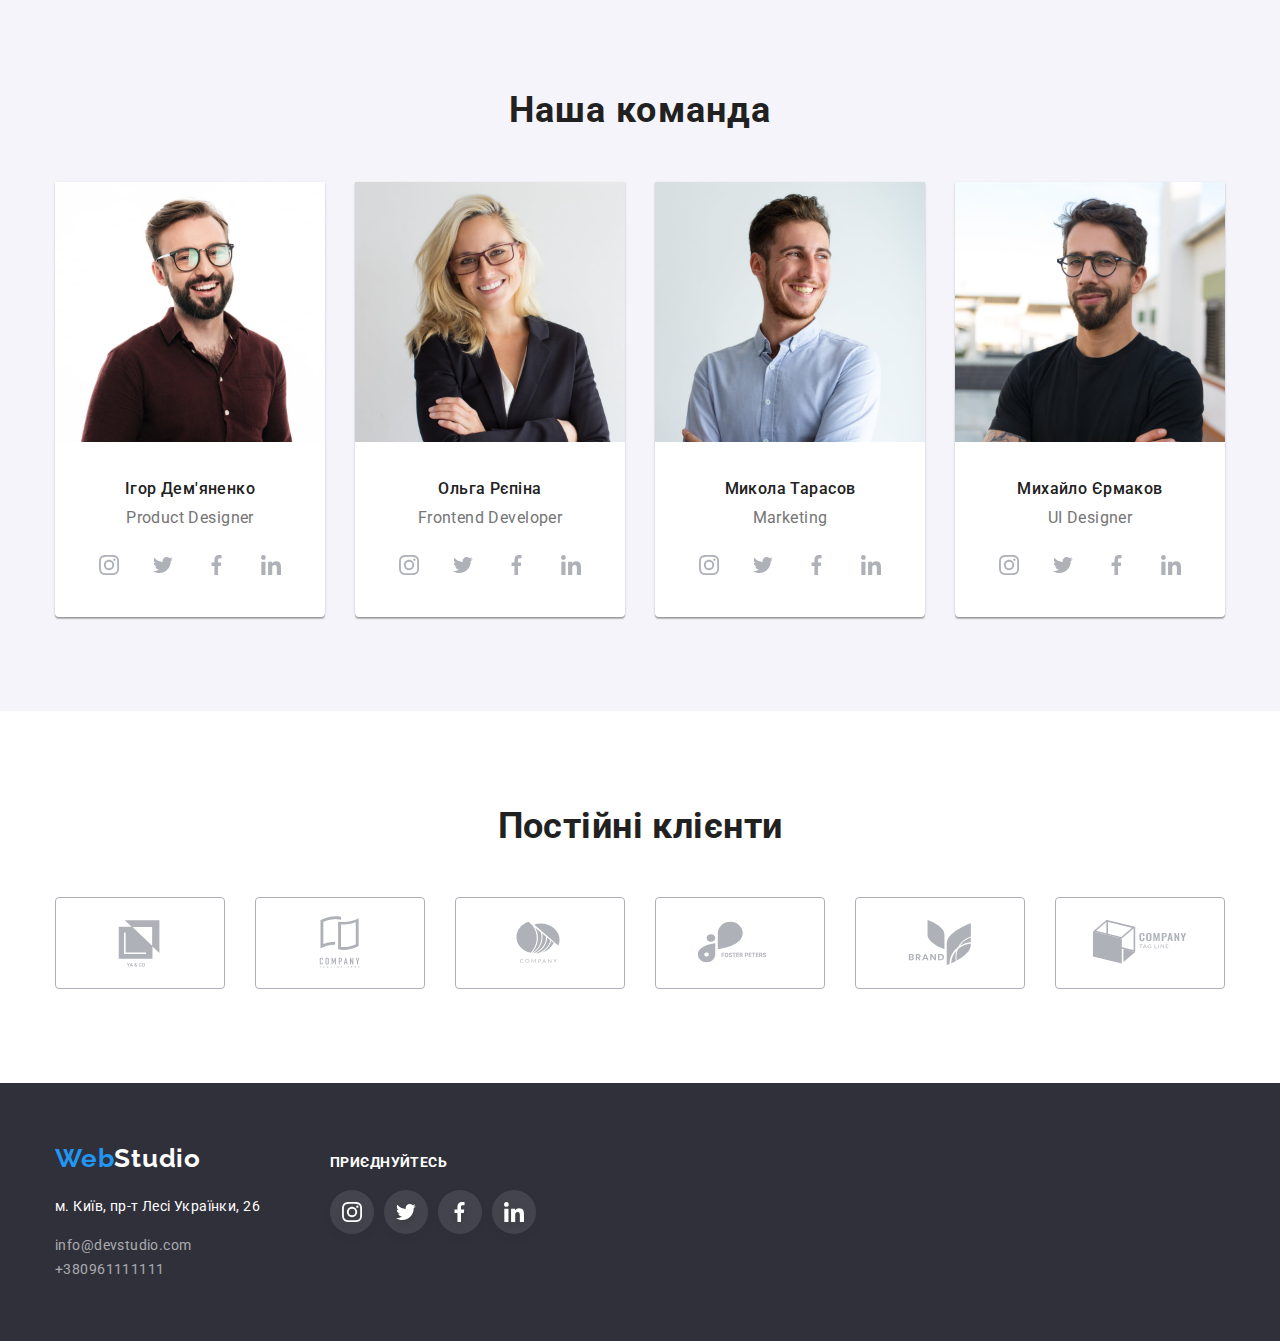
==== commit ec26a300: "Add files via upload" ====
--- a/index.html
+++ b/index.html
@@ -22,7 +22,7 @@
 
     <!-- верхнє меню-->
     <ul class="list-nav link">
-     <li class="list-item"><a class="list-item-link-s current" href="./index.html">Студія</a></li>   
+     <li class="list-item"><a class="list-item-link-s active current" href="./index.html">Студія</a></li>   
      <li class="list-item"><a class="list-item-link" href="./portfolio.html">Портфоліо</a></li>  
      <li class="list-item"><a class="list-item-link" href="">Контакти</a></li>  
     </ul>
@@ -44,7 +44,7 @@
     <section class="hero">
         <div class="container hero-container">
             <h1 class="main-title">Ефективні рішення для вашого бізнесу</h1>
-            <button class="btn-hero" type="button" data-modal-open>Замовити послугу</button>
+            <button class="btn-hero" type="button" data-modal-open >Замовити послугу</button>
         </div>
         </section>
    
--- a/css/styles.css
+++ b/css/styles.css
@@ -117,7 +117,7 @@
 }
 
 .current {
-    color: var(--accent-txt-cl);
+    color: var(--span-txt-cl);
     position: relative;
 }
 
@@ -134,12 +134,16 @@
     background: var(--span-txt-cl);
 }
 
+.active.current {
+    color: var(--span-txt-cl);
+}
+
 .list-item-link.current::after {
     position: absolute;
     content: " ";
     display: block;
     left: 0;
-    bottom: -1.5%;
+    bottom: -0.5%;
     
     width: 100%;
     height: 4px;
@@ -147,6 +151,8 @@
     border-radius: 2px;
     background: var(--span-txt-cl);
 }
+
+
 
 .list-item-link,
 .list-item-link-p,
@@ -180,7 +186,7 @@
 
 .list-item-link-p {
     text-decoration: none;
-    color: var(--span-txt-cl);
+    color: var(--main-title-cl);
     display: block;
     align-items: center;
     list-style-type: none;
@@ -188,10 +194,20 @@
 
 .list-item-link-s {
     text-decoration: none;
-    color: var(--span-txt-cl);
-    display: block;
-    align-items: center;
-}
+    color: var(--main-title-cl);
+    display: block;
+    align-items: center;
+}
+
+.list-item-link:hover,
+.list-item-link:focus,
+.list-item-link-p:hover,
+.list-item-link-p:focus,
+.list-item-link-s:hover,
+.list-item-link-s:focus {
+  color: var(--span-txt-cl);
+}
+
 .mail,
 .tel {
     text-decoration: none;
@@ -450,6 +466,7 @@
     font-size: 16px;
     text-align: center;
     line-height: 1.19;
+    margin-bottom: 16px;
 }
 
 .socials {
@@ -482,9 +499,6 @@
 
 .socials-icon {
     fill: currentColor;
-    transition-property: color, background-color;
-    transition-duration: 250ms;
-    transition-timing-function: cubic-bezier(0.4, 0, 0.2, 1);
 }
 
 /* постійні клієнти*/
@@ -494,16 +508,16 @@
     gap: 30px;
     justify-content: center;
 }
+
 .clients {
     background-color: var(--card-bg-cl);
 }
     
 .clients-icon {
-    display: flex;
     fill: currentColor;
-    transition-property: color;
-    transition-duration: 250ms;
-    transition-timing-function: cubic-bezier(0.4, 0, 0.2, 1);
+    display: flex;
+    width: 106px;
+    height: 60px;
 }
     
 .clients-link {
@@ -515,19 +529,15 @@
     border-radius: 4px;
     width: 170px;
     height: 92px;
-    transition-property: color, border;
+    transition-property: color, background-color;
     transition-duration: 250ms;
     transition-timing-function: cubic-bezier(0.4, 0, 0.2, 1);
 }
     
 .clients-link:hover,
 .clients-link:focus {
-    border: 1px solid var(--span-bg-cl);
-}
-
-.clients-icon:hover,
-.clients-icon:focus {
     color: var(--span-bg-cl);
+    border-color: var(--span-bg-cl);
 }
 
 
@@ -685,8 +695,6 @@
 
 .portfolio-link {
     display: block;
-    transition-property: color;
-    transition-duration: 250ms;
     transition-timing-function: cubic-bezier(0.4, 0, 0.2, 1);
 }
 
@@ -696,6 +704,10 @@
 }
     
 .overlay {
+    opacity: 0;
+}
+    
+.overlay.is-hidden {
     position: absolute;
     transform: translateY(101%);
     transition-property: transform;
@@ -721,15 +733,17 @@
     box-shadow: 0px 4px 4px rgba(0, 0, 0, 0.25);
 }
     
-.overlay.is-hidden {
-    opacity: 0;
-}
-    
     
 .portfolio-link:hover .overlay,
 .portfolio-link:focus.overlay {
     transform: translateY(0);
     opacity: 1;    
+}
+
+.portfolio-link:hover,
+.portfolio-link:focus {
+  box-shadow: 0px 1px 1px rgba(0, 0, 0, 0.12), 0px 4px 4px rgba(0, 0, 0, 0.06),
+    1px 4px 6px rgba(0, 0, 0, 0.16);
 }
 
 /* MODAL WINDOW */
